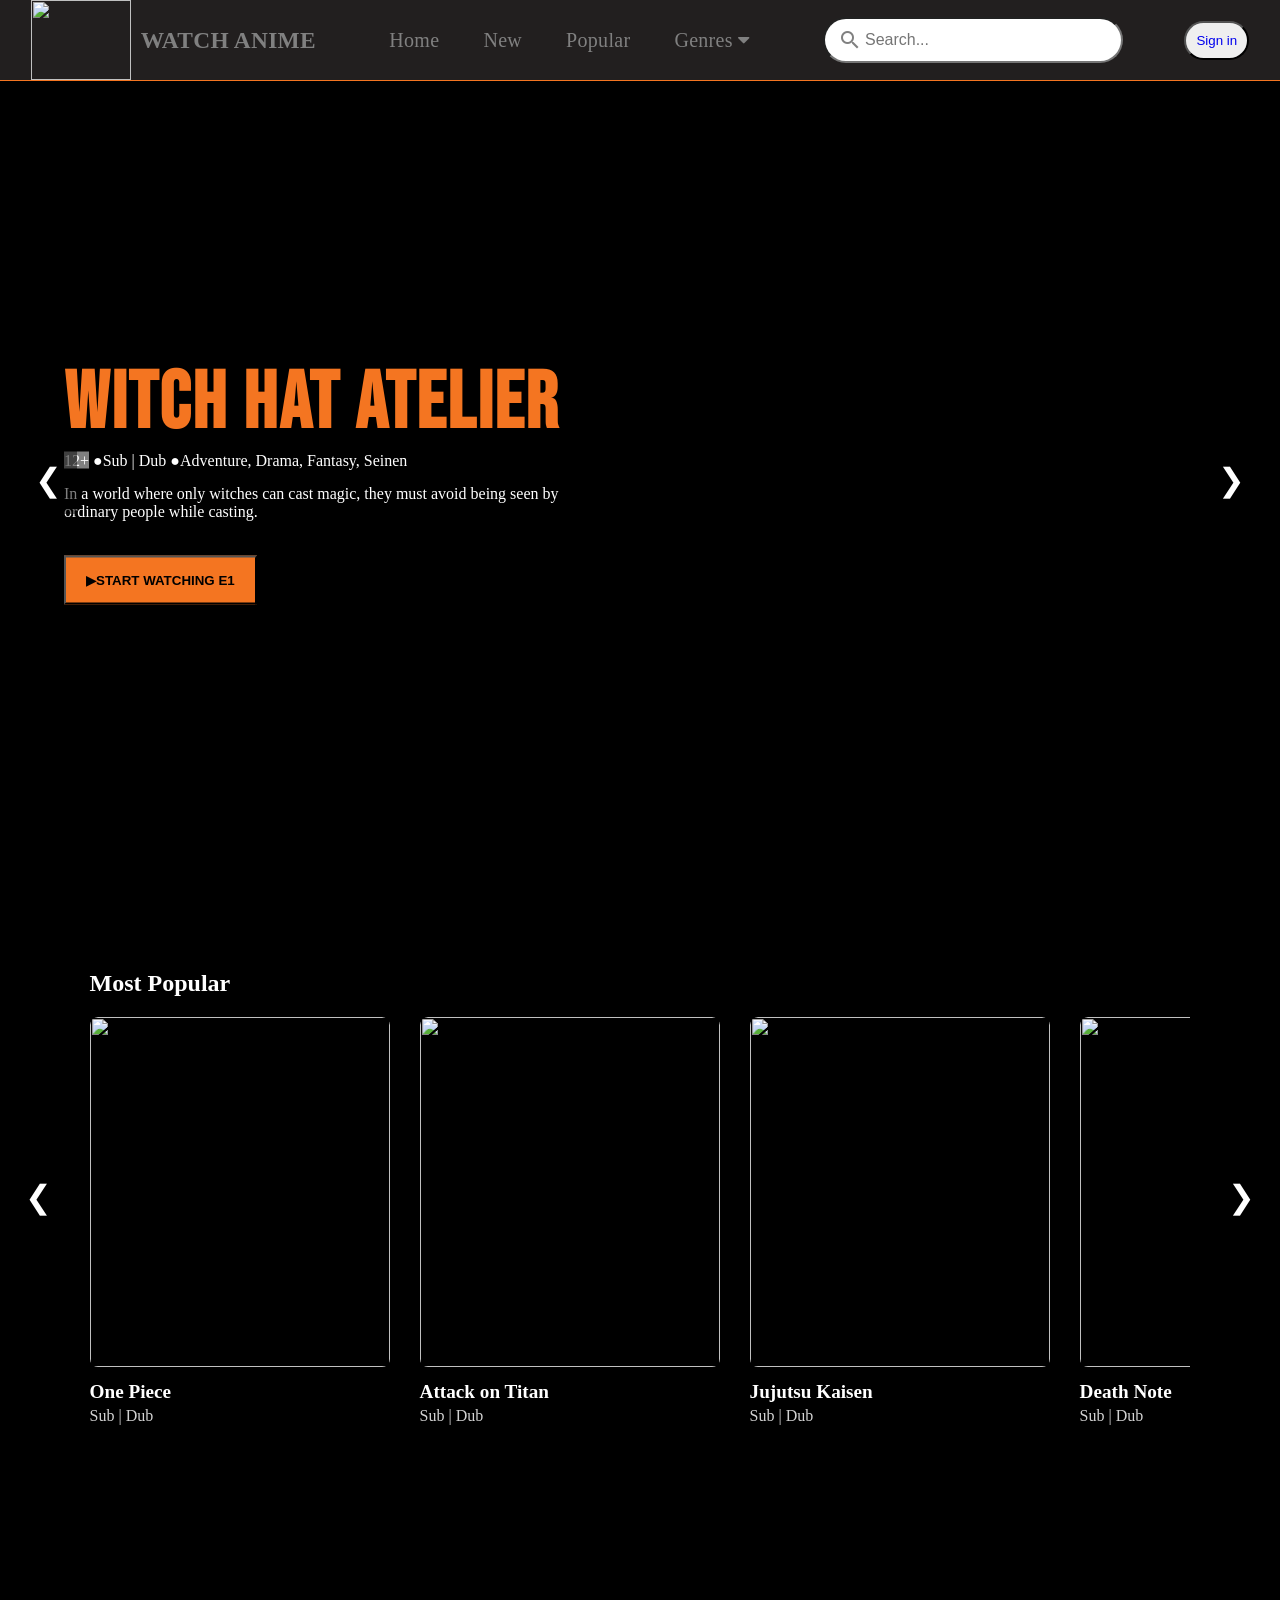
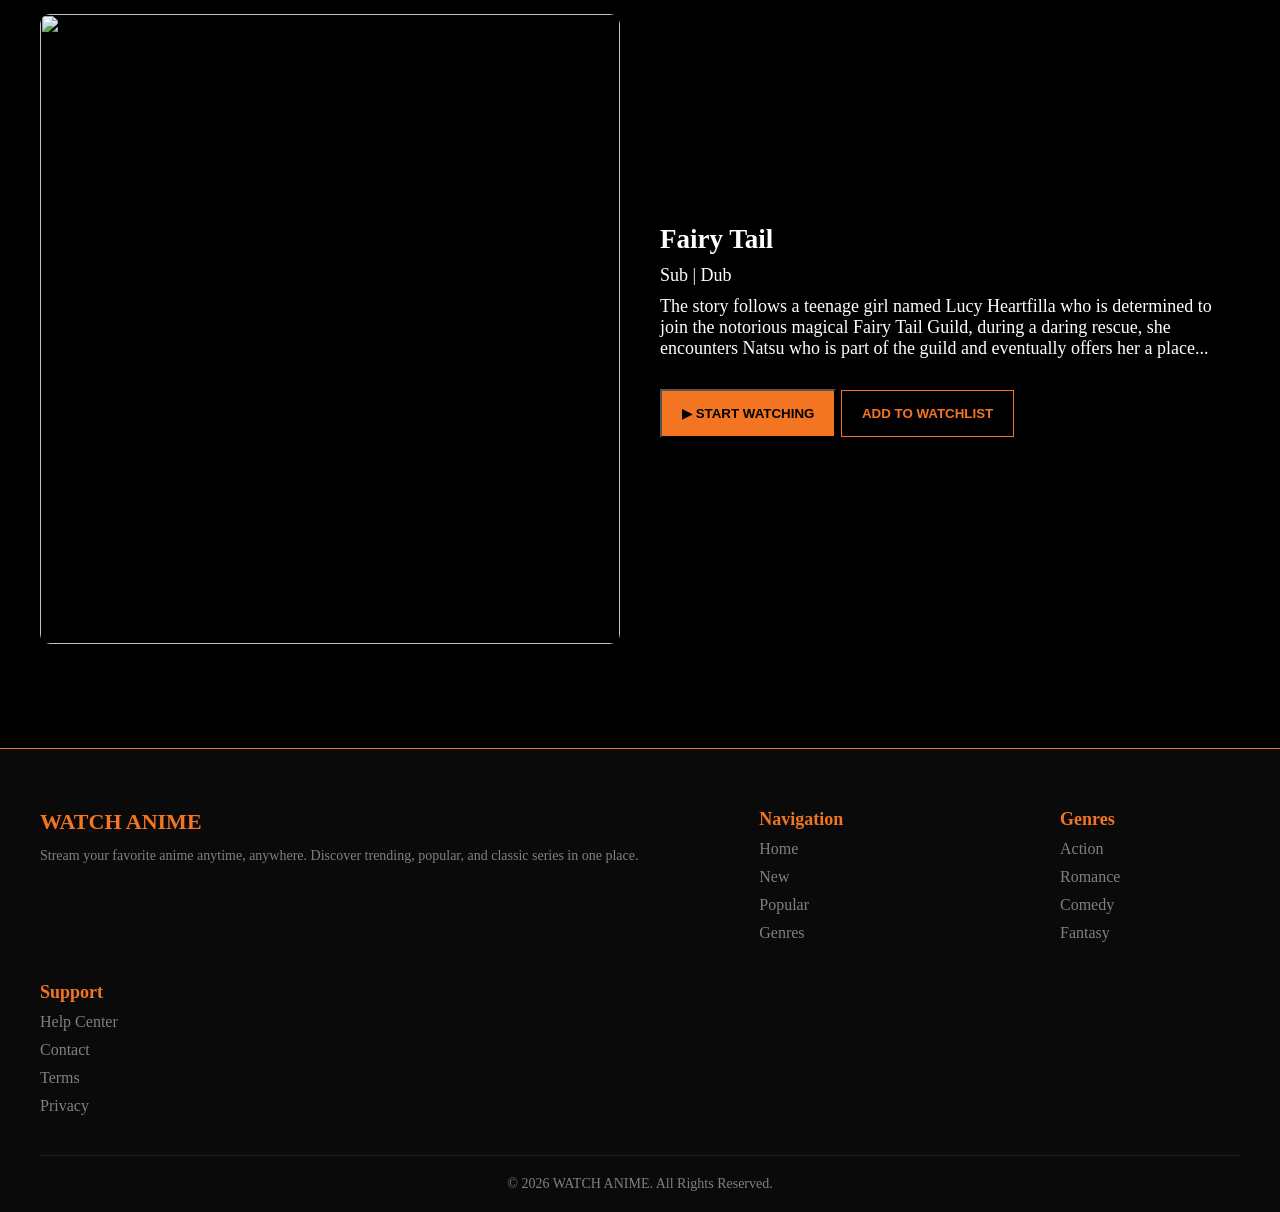
==== index.html @ ccf58c0f "Files name Updated" ====
<!doctype html>
<html lang="en">
  <head>
    <meta charset="UTF-8" />
    <meta name="viewport" content="width=device-width, initial-scale=1.0" />
    <link
      href="https://fonts.googleapis.com/icon?family=Material+Icons"
      rel="stylesheet"
    />
    <link
      rel="stylesheet"
      href="https://cdnjs.cloudflare.com/ajax/libs/font-awesome/4.7.0/css/font-awesome.min.css"
    />
    <link
      href="https://fonts.googleapis.com/css2?family=Bebas+Neue&display=swap"
      rel="stylesheet"
    />
    <link rel="stylesheet" href="style.css">
    <title>AnimeWeb</title>
  
  </head>
  <body>
    <section class="header">
      <nav>
        <div class="logo">
          <img src="../Anime/Images/log (2).png" />
          <h1>WATCH ANIME</h1>
        </div>

        <div class="navbars">
          <ul>
            <li><a href="index.html">Home</a></li>
            <li><a href="newnav.html/">New</a></li>
            <li><a href="popular.html/">Popular</a></li>

            <li class="dropdown">
              <a href="#">Genres <i class="fa fa-caret-down"></i></a>
              <ul class="dropdown-menu">
                <li><a href="#">Action</a></li>
                <li><a href="#">Adventure</a></li>

                <li><a href="#">Comedy</a></li>

                <li><a href="#">Romance</a></li>

                <li><a href="#">Fantasy</a></li>
              </ul>
            </li>
          </ul>
        </div>

        <div class="search">
          <i class="material-icons">search</i>
          <input type="text" placeholder="Search..." />
        </div>

        <div>
          <button class="sign">
            <a href="Signin.html/login.html"> Sign in</a>
          </button>
        </div>
        <div class="hamburger" onclick="toggleMenu()">
          <i class="fa fa-bars"></i>
        </div>
      </nav>
    </section>

    <section class="banner">
      <button class="prev">&#10094;</button>
      <button class="next">&#10095;</button>
      <div class="content active slide1">
        <div class="anime-meta">
          <h2>witch hat atelier</h2>
          <span class="age">12+</span>
          <span>●Sub | Dub</span>
          <a href="#">●Adventure, Drama, Fantasy, Seinen</a>
          <p>
            In a world where only witches can cast magic, they must avoid being
            seen by ordinary people while casting.
          </p>
          <button>▶START WATCHING E1</button>
        </div>
      </div>

      <div class="content slide2">
        <div class="anime-meta">
          <h2>go for it nakamura-kun</h2>
          <span class="age">16+</span>
          <span>●Sub | Dub</span>
          <a href="#">●Romance, Comedy, Slice of Life</a>
          <p>
            Love at first sight is no myth—just ask Okuto Nakamura. Whenever his
            dreamy classmate Aiki Hirose enters the room, his heart skips a
            beat, despite the fact that they’ve never actually spoken.
          </p>
          <button>▶START WATCHING E1</button>
        </div>
      </div>

      <div class="content slide3">
        <div class="anime-meta">
          <h2>The warrior princess and the barbaric king</h2>
          <span class="age">16+</span>
          <span>●Sub | Dub</span>
          <a href="#">●Fantasy, Comedy, Romance, Shonen</a>
          <p>
            Serafina, the West’s fiercest knight, expected torture when captured
            by barbarians. Instead, she got a marriage proposal! Marrying her
            sworn enemy is a hard no!
          </p>
          <button>▶START WATCHING E1</button>
        </div>
      </div>

      <div class="content slide4">
        <div class="anime-meta">
          <h2>The Apothecary Diaries</h2>
          <span class="age">14+</span>
          <span>●Sub | Dub</span>
          <a href="#">●Drama, Sojho</a>
          <p>
            The Apothecary Diaries is a captivating anime series that weaves
            together mystery, historical intrigue, and medical science within
            the richly detailed world of an imperial court.
          </p>
          <button>▶START WATCHING E1</button>
        </div>
      </div>
    </section>

    <section class="anime-section">
      <h1>Most Popular</h1>
      <button class="card-prev">&#10094;</button>
      <button class="card-next">&#10095;</button>

      <div class="cards">
        <div class="card">
          <div class="image-box">
            <img src="../Anime/Images/onepiece.jpg" />
            <div class="overlay">
              <h2>One Piece</h2>

              <div class="meta">
                <p>⭐ 4.8 (822.7k)</p>
                <p>7 Seasons</p>
                <p>462 Episodes</p>
              </div>

              <p class="desc">
                Monkey D. Luffy refuses to let anyone or anything stand in the
                way of his quest to become the King of the Pirates...
              </p>
              <button>▶ Watch Now</button>
            </div>
          </div>

          <h2>One Piece</h2>
          <p>Sub | Dub</p>
        </div>

        <div class="card">
          <div class="image-box">
            <img src="../Anime/Images/attack.jpg" />
            <div class="overlay">
              <h2>Attack on Titan</h2>

              <div class="meta">
                <p>⭐9.0</p>
                <p>4 Seasons</p>
                <p>87 Episodes</p>
              </div>

              <p class="desc">
                After a devastating Titan attack, Eren Yeager joins the fight to
                destroy the creatures threatening humanity’s survival...
              </p>
              <button>▶ Watch Now</button>
            </div>
          </div>

          <h2>Attack on Titan</h2>
          <p>Sub | Dub</p>
        </div>
        <div class="card">
          <div class="image-box">
            <img src="../Anime/newnav.html/jujutsu.jpg" />
            <div class="overlay">
              <h2>Jujutsu Kaisen</h2>

              <div class="meta">
                <p>⭐4.9 (789.9k)</p>
                <p>3 Seasons</p>
                <p>59 Episodes</p>
              </div>

              <p class="desc">
                Yuji Itadori becomes part of the Jujutsu world after swallowing
                a cursed object and gaining the power of a deadly curse...
              </p>
              <button>▶ Watch Now</button>
            </div>
          </div>

          <h2>Jujutsu Kaisen</h2>
          <p>Sub | Dub</p>
        </div>
        <div class="card">
          <div class="image-box">
            <img src="../Anime/Images/death.jpg" />
            <div class="overlay">
              <h2>Death Note</h2>

              <div class="meta">
                <p>⭐9.0(legendary psychological thriller)</p>
                <p>1 Season</p>
                <p>39 Episodes</p>
              </div>

              <p class="desc">
                Light Yagami finds a Death Note that lets him kill criminals,
                but his idea of justice soon turns into a dangerous obsession...
              </p>
              <button>▶ Watch Now</button>
            </div>
          </div>

          <h2>Death Note</h2>
          <p>Sub | Dub</p>
        </div>
        <div class="card">
          <div class="image-box">
            <img src="../Anime/Images/fullmeta.jpg" />
            <div class="overlay">
              <h2>Fullmetal Alchemist</h2>

              <div class="meta">
                <p>⭐4.6(256)</p>
                <p>1 Season</p>
                <p>51 Episodes</p>
              </div>

              <p class="desc">
                Edward and Alphonse Elric pay a heavy price for trying to revive
                their mother, and now journey through a world of alchemy to
                regain what they lost...
              </p>
              <button>▶ Watch Now</button>
            </div>
          </div>

          <h2>Fullmetal Alchemist</h2>
          <p>Sub | Dub</p>
        </div>
        <div class="card">
          <div class="image-box">
            <img src="../Anime/Images/cowboy.jpg" />
            <div class="overlay">
              <h2>Cowboy Bebop</h2>

              <div class="meta">
                <p>⭐8.9 ★ (legendary space western anime)</p>
                <p>1 Season</p>
                <p>26 Episodes</p>
              </div>

              <p class="desc">
                A ragtag crew of bounty hunters travels through space aboard the
                Bebop, taking on dangerous missions while each member is haunted
                by their mysterious past...
              </p>
              <button>▶ Watch Now</button>
            </div>
          </div>

          <h2>Cowboy Bebop</h2>
          <p>Sub | Dub</p>
        </div>
        <div class="card">
          <div class="image-box">
            <img src="../Anime/Images/NAURUTO.jpg" />
            <div class="overlay">
              <h2>Naruto</h2>

              <div class="meta">
                <p>⭐4.8(117.8k))</p>
                <p>5 Seasons</p>
                <p>220 Episodes</p>
              </div>

              <p class="desc">
                Naruto Uzumaki, a young ninja with a powerful sealed beast
                inside him, dreams of becoming Hokage while facing powerful
                enemies and building strong friendships along the way...
              </p>
              <button>▶ Watch Now</button>
            </div>
          </div>

          <h2>Naruto</h2>
          <p>Sub | Dub</p>
        </div>
        <div class="card">
          <div class="image-box">
            <img src="../Anime/Images/steins.jpg" />
            <div class="overlay">
              <h2>Steins;Gate</h2>

              <div class="meta">
                <p>⭐4.5 (38.9k)</p>
                <p>1 Season</p>
                <p>12 Episodes</p>
              </div>

              <p class="desc">
                A self-proclaimed mad scientist accidentally discovers time
                travel and gets caught in a dangerous chain of events where
                every choice changes the future and threatens the lives of his
                friends...
              </p>
              <button>▶ Watch Now</button>
            </div>
          </div>

          <h2>Steins;Gate</h2>
          <p>Sub | Dub</p>
        </div>
      </div>
    </section>
    <section class="small-banner">
      <div class="image-banner">
        <img src="../Anime/Images/fairytail.jpg" />
      </div>
      <div class="image-text">
        <h1>Fairy Tail</h1>
        <p>Sub | Dub</p>
        <p>
          The story follows a teenage girl named Lucy Heartfilla who is
          determined to join the notorious magical Fairy Tail Guild, during a
          daring rescue, she encounters Natsu who is part of the guild and
          eventually offers her a place...
        </p>
        <div>
          <button class="b1">▶ START WATCHING</button>
          <button class="b2">ADD TO WATCHLIST</button>
        </div>
      </div>
    </section>
    <footer class="footer">
      <div class="footer-container">
        <div class="footer-box">
          <h2>WATCH ANIME</h2>
          <p>
            Stream your favorite anime anytime, anywhere. Discover trending,
            popular, and classic series in one place.
          </p>
        </div>

        <div class="footer-box">
          <h3>Navigation</h3>
          <a href="#">Home</a>
          <a href="#">New</a>
          <a href="#">Popular</a>
          <a href="#">Genres</a>
        </div>

        <div class="footer-box">
          <h3>Genres</h3>
          <a href="#">Action</a>
          <a href="#">Romance</a>
          <a href="#">Comedy</a>
          <a href="#">Fantasy</a>
        </div>

        <div class="footer-box">
          <h3>Support</h3>
          <a href="#">Help Center</a>
          <a href="#">Contact</a>
          <a href="#">Terms</a>
          <a href="#">Privacy</a>
        </div>
      </div>

      <div class="footer-bottom">
        <p>© 2026 WATCH ANIME. All Rights Reserved.</p>
      </div>
    </footer>

    <script src="script.js">
     
    </script>
  </body>
</html>
---- style.css ----
/* shared styles */
     * {
        margin: 0;
        padding: 0;
        box-sizing: border-box;
      }
      .header {
        position: fixed;
        top: 0;
        width: 100%;
        z-index: 1000;
        transition: 0.4s;
        background: transparent;
        background-color: #221f1f;
        border-bottom: 1px solid #f47521;
      }
      .hamburger {
        display: none;
        color: white;
        cursor: pointer;
      }
      @media (max-width: 767px) {
        .hamburger {
          display: block;
        }
        .navbars,
        .search,
        .sign {
          display: none;
        }
        .navbars h1 {
          width: auto;
        }
        .navbars ul {
          flex-direction: column;
          padding: 20px 0;
          gap: 15px;
        }
        .navbars.active,
        .search.active,
        .sign.active {
          display: block;
        }
      }
      .header.scrolled {
        background: rgba(57, 52, 52, 0.6);
        backdrop-filter: blur(12px);
        -webkit-backdrop-filter: blur(12px);
      }
      nav {
        display: flex;
        justify-content: space-around;
        align-items: center;
        color: gray;
        font-size: 20px;
        font-weight: 500;
        letter-spacing: 0.3px;
      }
      .logo img {
        width: 100px;
        height: 80px;
      }
      .logo img:hover {
        cursor: pointer;
      }
      .logo {
        display: flex;
        justify-content: center;
        align-items: center;
        gap: 10px;
      }
      .logo h1:hover {
        cursor: pointer;
        color: #f47521;
      }
      .navbars ul {
        display: flex;
        justify-content: center;
        align-items: center;
        gap: 20px;
      }
      .navbars ul li {
        list-style-type: none;
      }
      .navbars ul li a {
        text-decoration: none;
        color: gray;
        padding: 20px 12px;
        border-radius: 4px;
        transition: 0.3s;
      }
      .navbars a:hover {
        background-color: rgba(244, 117, 33, 0.15);
        color: white;
      }
      .navbars ul li.dropdown {
        position: relative;
      }

      .navbars ul li.dropdown .dropdown-menu {
        display: none;
        position: absolute;
        top: 100%;
        left: 0;
        background: #111;
        width: 180px;
        border: 1px solid #333;
        z-index: 9999;
      }

      .navbars ul li.dropdown:hover .dropdown-menu {
        display: block;
      }
      .search {
        position: relative;
        width: 300px;
      }
      .search input {
        width: 100%;
        padding: 12px 15px 12px 40px;
        border-radius: 25px;
        outline: none;
        font-size: 16px;
        transition: 0.3s;
      }
      .search i {
        position: absolute;
        left: 15px;
        top: 50%;
        transform: translateY(-50%);
        color: gray;
      }
      .search input:hover {
        box-shadow: 0 0 10px rgba(244, 117, 33, 0.6);
        border: 2px solid #f47521;
        outline: 2px solid #f47521;
      }
      .search input:focus {
        box-shadow: 0 0 10px rgba(162, 160, 158, 0.6);
        border: 2px solid #857870;
        outline: 2px solid #857870;
      }
      .sign {
        border-radius: 20px;
        padding: 10px;
      }
      .sign:hover {
        box-shadow: 0 0 10px rgba(244, 117, 33, 0.6);
        border: 2px solid #f47521;
        outline: 2px solid #f47521;
      }
      .sign a {
        text-decoration: none;
      }
      .dropdown-menu li {
        margin: 10px 0;
      }

      .banner {
        margin-top: 80px;
        position: relative;
        width: 100%;
        height: calc(100vh - 100px);
        overflow: hidden;
      }

      .content {
        position: absolute;
        width: 100%;
        height: 100%;
        background-size: cover;
        background-position: center;
        background-repeat: no-repeat;
        opacity: 0;
        transition: 1s;
      }

      .content.active {
        opacity: 1;
      }
      .slide1 {
        background-image: url("../Anime/Images/b4.webp");
      }

      .slide2 {
        background-image: url("../Anime/Images/b2.avif");
      }

      .slide3 {
        background-image: url("../Anime/Images/b3.avif");
      }

      .slide4 {
        background-image: url("../Anime/Images/b1.avif");
      }

      .content::before {
        content: "";
        position: absolute;
        top: 0;
        left: 0;
        width: 100%;
        height: 100%;
        background: rgba(0, 0, 0, 0.5);
      }

      .anime-meta {
        position: absolute;
        top: 50%;
        left: 5%;
        transform: translateY(-50%);
        color: white;
        max-width: 500px;
        z-index: 2;
      }

      .anime-meta h2 {
        font-family: "Bebas Neue", sans-serif;
        font-size: 5rem;
        letter-spacing: 2px;
        text-transform: uppercase;
        color: #f47521;
      }

      .anime-meta p {
        margin: 15px 0;
      }
      span.age {
        background-color: gray;
      }
      .anime-meta a {
        color: white;
        text-decoration: none;
      }
      .anime-meta button {
        margin-top: 20px;
        padding: 15px 20px;
        color: black;
        background-color: #f47521;
        font-weight: bold;
      }
      .anime-meta button:hover {
        background-color: lightsalmon;
        cursor: pointer;
      }
      .prev,
      .next {
        position: absolute;
        top: 50%;
        transform: translateY(-50%);
        background: rgba(0, 0, 0, 0.5);
        color: white;
        border: none;
        font-size: 2rem;
        padding: 15px;
        cursor: pointer;
        z-index: 10;
        transition: 0.3s;
      }

      .prev {
        left: 20px;
      }

      .next {
        right: 20px;
      }

      .prev:hover,
      .next:hover {
        background: rgba(244, 117, 33, 0.8);
      }
      body {
        background: #000;
      }

      .anime-section {
        background: #000;
        padding: 7%;
        color: white;
      }

      .anime-section h1 {
        margin-bottom: 20px;
      }
      .cards h2 {
        font-size: 18px;
      }
      .card p {
        color: grey;
      }

      .cards {
        display: flex;
        gap: 30px;
        overflow: auto;
        position: relative;
      }
      .cards::-webkit-scrollbar {
        display: none;
      }

      .card {
        flex: 0 0 300px;
      }

      @media (max-width: 991px) {
        .card {
          flex: 0 0 240px;
        }
      }

      @media (max-width: 767px) {
        .card {
          flex: 0 0 200px;
        }
      }

      .card img {
        max-width: 100%;
        width: 100%;
        height: 400px;
        object-fit: cover;
        border-radius: 8px;
      }
      .banner::after {
        content: "";
        position: absolute;
        bottom: 0;
        left: 0;
        width: 100%;
        height: 200px;
        background: linear-gradient(transparent, #000);
      }
      .anime-section {
        position: relative;
      }

      .card-prev,
      .card-next {
        background: transparent;
        color: white;
        font-size: 2rem;
        position: absolute;
        border: none;
        top: 50%;
        transform: translateY(-50%);
        z-index: 10;
        padding: 10px 15px;
        cursor: pointer;
        transition: 0.2s;
      }

      .card-prev {
        left: 10px;
      }

      .card-next {
        right: 10px;
      }
      .image-box {
        position: relative;
        overflow: hidden;
        border-radius: 8px;
      }

      .overlay {
        position: absolute;
        top: 0;
        left: 0;
        width: 100%;
        height: 100%;
        padding: 15px;
        background: rgb(29, 28, 28);
        display: flex;
        flex-direction: column;
        justify-content: flex-start;
        opacity: 0;
        transition: 0.3s;
      }

      .image-box:hover .overlay {
        opacity: 1;
      }
      .overlay h2 {
        margin: 15px 0;
        color: #f47521;
      }

      .meta {
        display: block;
        font-size: 18px;
        margin-bottom: 12px;
      }

      .desc {
        font-size: 18px;
        line-height: 1.4;
        margin-bottom: 15px;
        display: -webkit-box;
        -webkit-line-clamp: 4;
        -webkit-box-orient: vertical;
        overflow: hidden;
      }

      .overlay button {
        align-self: flex-start;
        padding: 8px 16px;
      }
      .small-banner {
        margin-top: 100px;
        display: flex;
        justify-content: space-between;
        align-items: center;
        padding: 0 40px;
        gap: 40px;
      }

      .image-banner {
        flex: 1;
      }

      .image-banner img {
        width: 100%;
        height: 70vh;
        object-fit: contain;
        border-radius: 10px;
      }

      .image-text {
        flex: 1;
        color: white;
        display: flex;
        flex-direction: column;
        justify-content: center;
        gap: 10px;
        font-size: 18px;
      }
      .small-banner button {
        display: inline;
        gap: 12px;
        margin-top: 20px;
        padding: 15px 20px;
        color: black;
        background-color: #f47521;
        font-weight: bold;
      }
      .small-banner button.b2 {
        background-color: black;
        color: #f47521;
        border: 1px solid #f47521;
      }
      .small-banner button.b1:hover {
        background-color: lightsalmon;
        cursor: pointer;
      }
      .small-banner button.b2:hover {
        cursor: pointer;
      }
      .footer {
        background: #0a0a0a;
        color: white;
        margin-top: 100px;
        padding: 60px 40px 20px;
        border-top: 1px solid #f47521;
      }

      .footer-container {
        display: flex;
        justify-content: space-between;
        gap: 40px;
        flex-wrap: wrap;
      }

      .footer-box {
        display: flex;
        flex-direction: column;
        gap: 10px;
        min-width: 180px;
      }

      .footer-box h2 {
        color: #f47521;
        font-size: 22px;
      }

      .footer-box h3 {
        color: #f47521;
        font-size: 18px;
      }

      .footer-box p {
        color: gray;
        font-size: 14px;
        line-height: 1.5;
      }

      .footer-box a {
        color: gray;
        text-decoration: none;
        transition: 0.3s;
      }

      .footer-box a:hover {
        color: white;
        transform: translateX(5px);
      }

      .footer-bottom {
        text-align: center;
        margin-top: 40px;
        padding-top: 20px;
        border-top: 1px solid #222;
        color: gray;
        font-size: 14px;
      }
    
      /* new.html and popular.html styles */
      .grid-container {
        padding: 50px;
      }

      .grid-container h1 {
        color: white;
        margin-bottom: 25px;
        font-size: 2 rem;
        margin-left: 50px;
      }
      .grid-container h3 {
        color: white;
        margin-top: 50px;
        font-size: 18px;
        margin-left: 50px;
      }

      .grid-card {
        display: grid;
        grid-template-columns: repeat(auto-fit, minmax(220px, 1fr));
        gap: 25px;
        padding: 10px 50px;
      }

      .card {
        cursor: pointer;
        transition: 0.3s;
      }

      .card img {
        width: 100%;
        height: 350px;
        object-fit: cover;
        border-radius: 8px;
        transition: 0.3s;
      }

      .card h2 {
        color: white;
        margin-top: 10px;
        font-size: 1.2rem;
      }

      .card p {
        color: lightgray;
        margin-top: 4px;
      }

      /* Tablet */
      @media (max-width: 768px) {
        .grid-container {
          padding: 20px;
        }
      }

      /* Mobile */
      @media (max-width: 480px) {
        .grid-container h1 {
          font-size: 1.5rem;
        }

        .card img {
          height: 300px;
        }
      }
      .image-box {
        position: relative;
        overflow: hidden;
        border-radius: 8px;
      }

      .overlay {
        position: absolute;
        top: 0;
        left: 0;
        width: 100%;
        height: 100%;
        padding: 15px;
        background: rgb(29, 28, 28);
        display: flex;
        flex-direction: column;
        justify-content: flex-start;
        opacity: 0;
        transition: 0.3s;
      }

      .image-box:hover .overlay {
        opacity: 1;
      }
      .overlay h2 {
        margin: 15px 0;
        color: #f47521;
      }

      .meta {
        display: block;
        font-size: 18px;
        margin-bottom: 12px;
      }
      .desc {
        font-size: 18px;
        line-height: 1.4;
        margin-bottom: 15px;
        display: -webkit-box;
        -webkit-line-clamp: 4;
        -webkit-box-orient: vertical;
        overflow: hidden;
      }

      .overlay button {
        align-self: flex-start;
        padding: 8px 16px;
      }

      /* login style */


       .login{
        background: url("../Anime/Signin.html/back.jpg");
        background-size: cover;
        background-repeat: no-repeat;
        height: 100vh;
        display: flex;
        justify-content: center;
        align-items: center;
      }

      .loginCard {
        width: 400px;
        background: #221f1f;
        padding: 25px;
        border-radius: 12px;
        text-align: center;
        box-shadow: 0 10px 25px rgba(186, 105, 7, 0.738);
      }

      .loginCard h2 {
        margin-bottom: 15px;
        color: white;
      }

      #form input {
        width: 100%;
        padding: 10px;
        margin-bottom: 10px;
        border-bottom: 2px solid #8f8585;
        background-color: #221f1f;
        color: white;
        outline: none;
        border-radius: 6px;
      }

      #form input:focus {
        outline: none;
        border-color: rgba(186, 105, 7, 0.738);
      }
      .main-btn {
        width: 100%;
        padding: 10px;
        background: #f47521;
        color: white;
        border: none;
        border-radius: 6px;
        cursor: pointer;
      }

      .main-btn:hover {
        background: rgba(186, 105, 7, 0.738);
      }

      .divider {
        margin: 12px 0;
        font-size: 13px;
        color: white;
      }

      .social-btn {
        width: 100%;
        display: flex;
        align-items: center;
        justify-content: center;
        gap: 10px;
        padding: 10px;
        margin-top: 8px;
        border-radius: 6px;
        border: 1px solid #ddd;
        background: white;
        cursor: pointer;
      }

      .social-btn i {
        font-size: 16px;
      }

      .google:hover {
        background: #f5f5f5;
      }

      .facebook {
        background: #1877f2;
        color: white;
        border: none;
      }

      .facebook:hover {
        background: #145dc9;
      }

      .error {
        color: #f87171;
        font-size: 12px;
        margin-bottom: 10px;
        text-align: left;
      }

      .link {
        margin-top: 12px;
        font-size: 13px;
        color: white;
      }

      .link a {
        color: #2563eb;
        text-decoration: none;
      }
      .success {
        color: #ffffff;
        background: #22c55e;
        border: 1px solid #16a34a;
        padding: 10px;
        margin-top: 10px;
        border-radius: 6px;
        font-size: 13px;
        text-align: center;
        opacity: 0;
        transform: translateY(-10px);
        transition: 0.3s ease;
      }

      .success.show {
        opacity: 1;
        transform: translateY(0);
      }
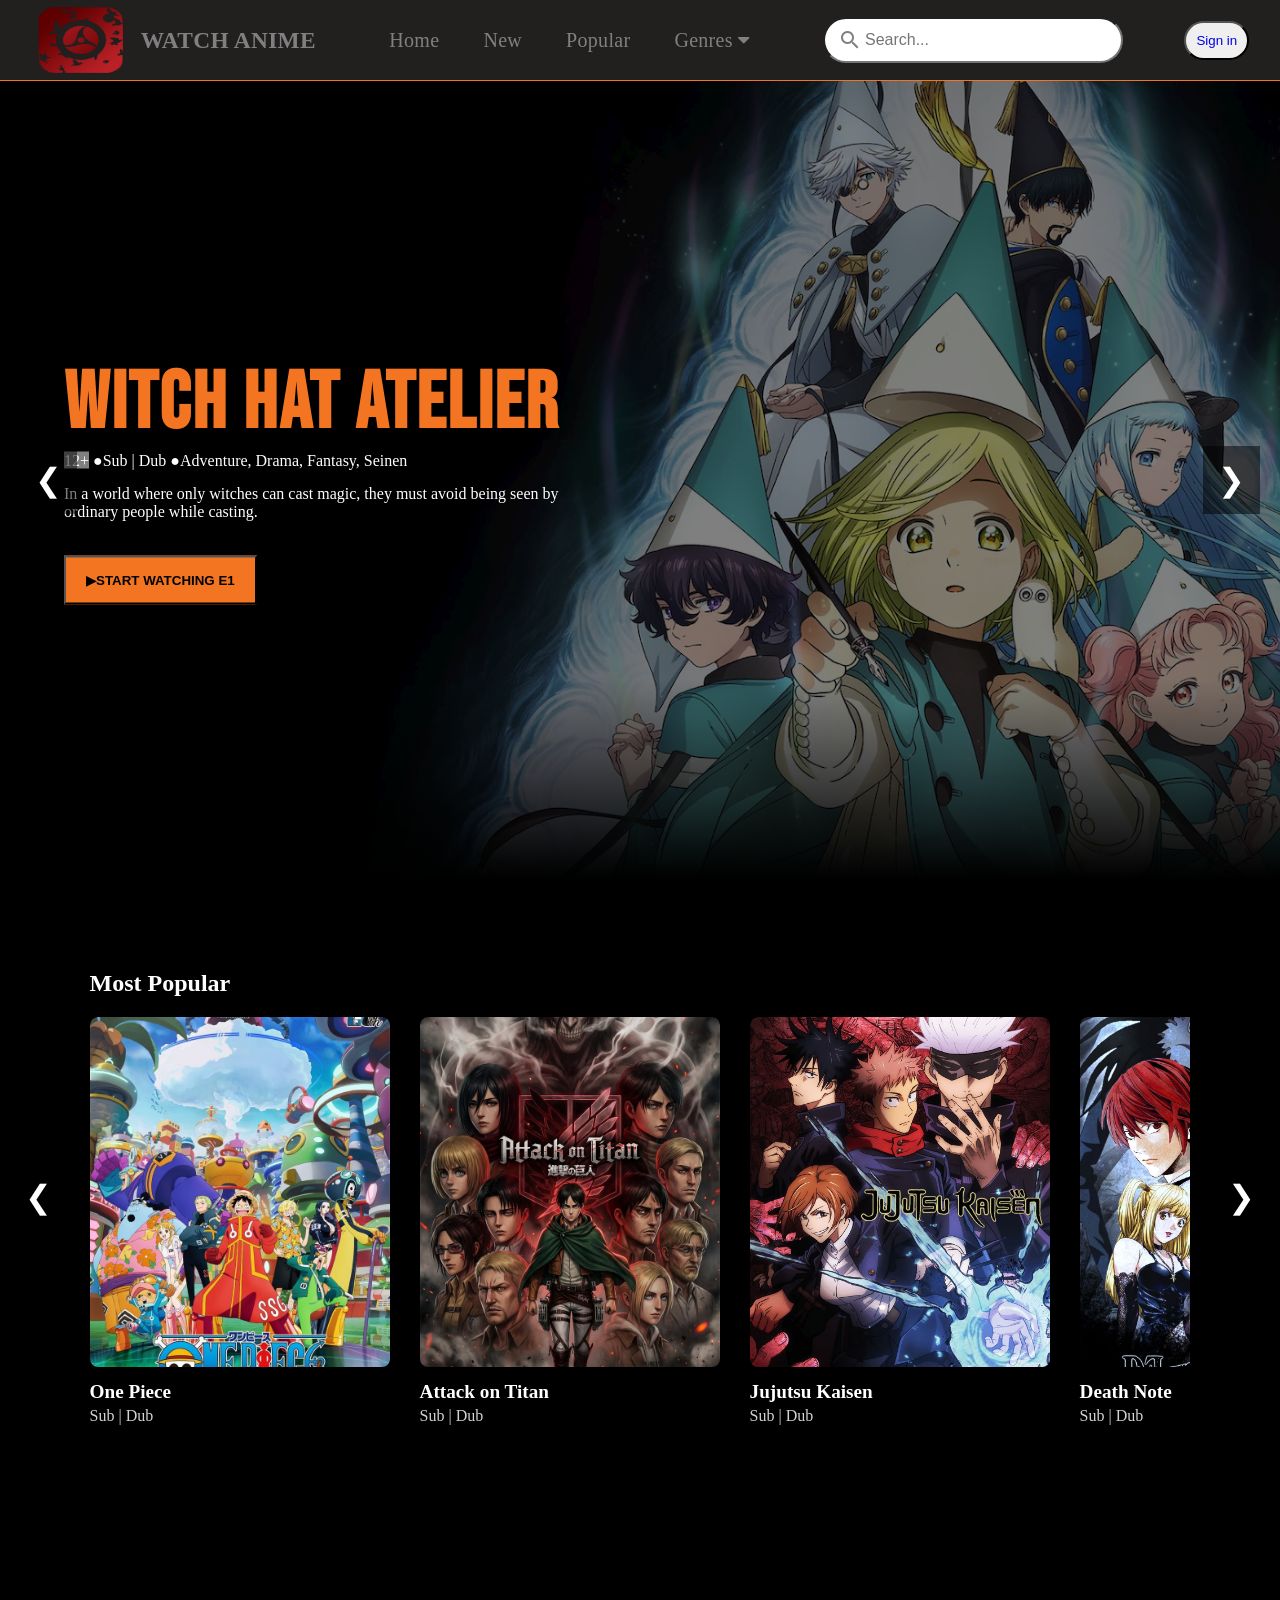
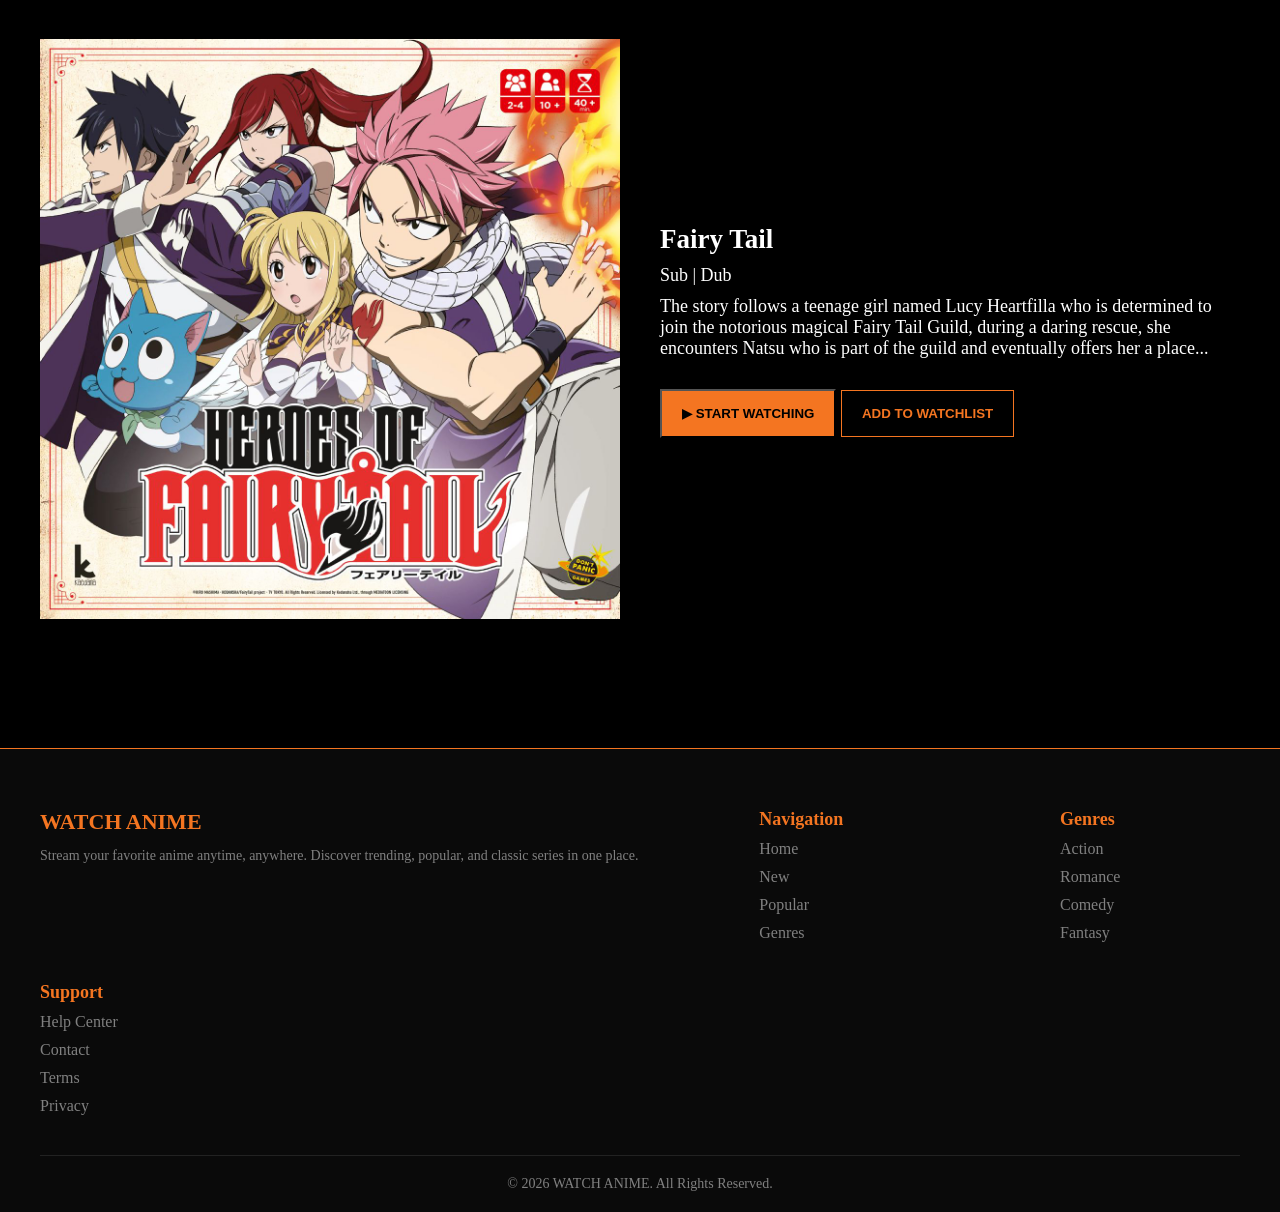
==== commit 28b3d7eb: "files names updated" ====
--- a/index.html
+++ b/index.html
@@ -23,15 +23,15 @@
     <section class="header">
       <nav>
         <div class="logo">
-          <img src="../Anime/Images/log (2).png" />
+          <img src="../Images/log (2).png" />
           <h1>WATCH ANIME</h1>
         </div>
 
         <div class="navbars">
           <ul>
             <li><a href="index.html">Home</a></li>
-            <li><a href="newnav.html/">New</a></li>
-            <li><a href="popular.html/">Popular</a></li>
+            <li><a href="new.html">New</a></li>
+            <li><a href="mostpopular.html">Popular</a></li>
 
             <li class="dropdown">
               <a href="#">Genres <i class="fa fa-caret-down"></i></a>
@@ -56,7 +56,7 @@
 
         <div>
           <button class="sign">
-            <a href="Signin.html/login.html"> Sign in</a>
+            <a href="login.html"> Sign in</a>
           </button>
         </div>
         <div class="hamburger" onclick="toggleMenu()">
@@ -136,7 +136,7 @@
       <div class="cards">
         <div class="card">
           <div class="image-box">
-            <img src="../Anime/Images/onepiece.jpg" />
+            <img src="../Images/onepiece.jpg" />
             <div class="overlay">
               <h2>One Piece</h2>
 
@@ -160,7 +160,7 @@
 
         <div class="card">
           <div class="image-box">
-            <img src="../Anime/Images/attack.jpg" />
+            <img src="../Images/attack.jpg" />
             <div class="overlay">
               <h2>Attack on Titan</h2>
 
@@ -183,7 +183,7 @@
         </div>
         <div class="card">
           <div class="image-box">
-            <img src="../Anime/newnav.html/jujutsu.jpg" />
+            <img src="../Images/jujutsu.jpg" />
             <div class="overlay">
               <h2>Jujutsu Kaisen</h2>
 
@@ -206,7 +206,7 @@
         </div>
         <div class="card">
           <div class="image-box">
-            <img src="../Anime/Images/death.jpg" />
+            <img src="../Images/death.jpg" />
             <div class="overlay">
               <h2>Death Note</h2>
 
@@ -229,7 +229,7 @@
         </div>
         <div class="card">
           <div class="image-box">
-            <img src="../Anime/Images/fullmeta.jpg" />
+            <img src="../Images/fullmeta.jpg" />
             <div class="overlay">
               <h2>Fullmetal Alchemist</h2>
 
@@ -253,7 +253,7 @@
         </div>
         <div class="card">
           <div class="image-box">
-            <img src="../Anime/Images/cowboy.jpg" />
+            <img src="../Images/cowboy.jpg" />
             <div class="overlay">
               <h2>Cowboy Bebop</h2>
 
@@ -277,7 +277,7 @@
         </div>
         <div class="card">
           <div class="image-box">
-            <img src="../Anime/Images/NAURUTO.jpg" />
+            <img src="../Images/NAURUTO.jpg" />
             <div class="overlay">
               <h2>Naruto</h2>
 
@@ -301,7 +301,7 @@
         </div>
         <div class="card">
           <div class="image-box">
-            <img src="../Anime/Images/steins.jpg" />
+            <img src="../Images/steins.jpg" />
             <div class="overlay">
               <h2>Steins;Gate</h2>
 
@@ -328,7 +328,7 @@
     </section>
     <section class="small-banner">
       <div class="image-banner">
-        <img src="../Anime/Images/fairytail.jpg" />
+        <img src="../Images/fairytail.jpg" />
       </div>
       <div class="image-text">
         <h1>Fairy Tail</h1>
--- a/style.css
+++ b/style.css
@@ -180,19 +180,19 @@
         opacity: 1;
       }
       .slide1 {
-        background-image: url("../Anime/Images/b4.webp");
+        background-image: url("../Images/b4.webp");
       }
 
       .slide2 {
-        background-image: url("../Anime/Images/b2.avif");
+        background-image: url("../Images/b2.avif");
       }
 
       .slide3 {
-        background-image: url("../Anime/Images/b3.avif");
+        background-image: url("../Images/b3.avif");
       }
 
       .slide4 {
-        background-image: url("../Anime/Images/b1.avif");
+        background-image: url("../Images/b1.avif");
       }
 
       .content::before {
@@ -635,7 +635,7 @@
 
 
        .login{
-        background: url("../Anime/Signin.html/back.jpg");
+        background: url("../Images/back.jpg");
         background-size: cover;
         background-repeat: no-repeat;
         height: 100vh;
